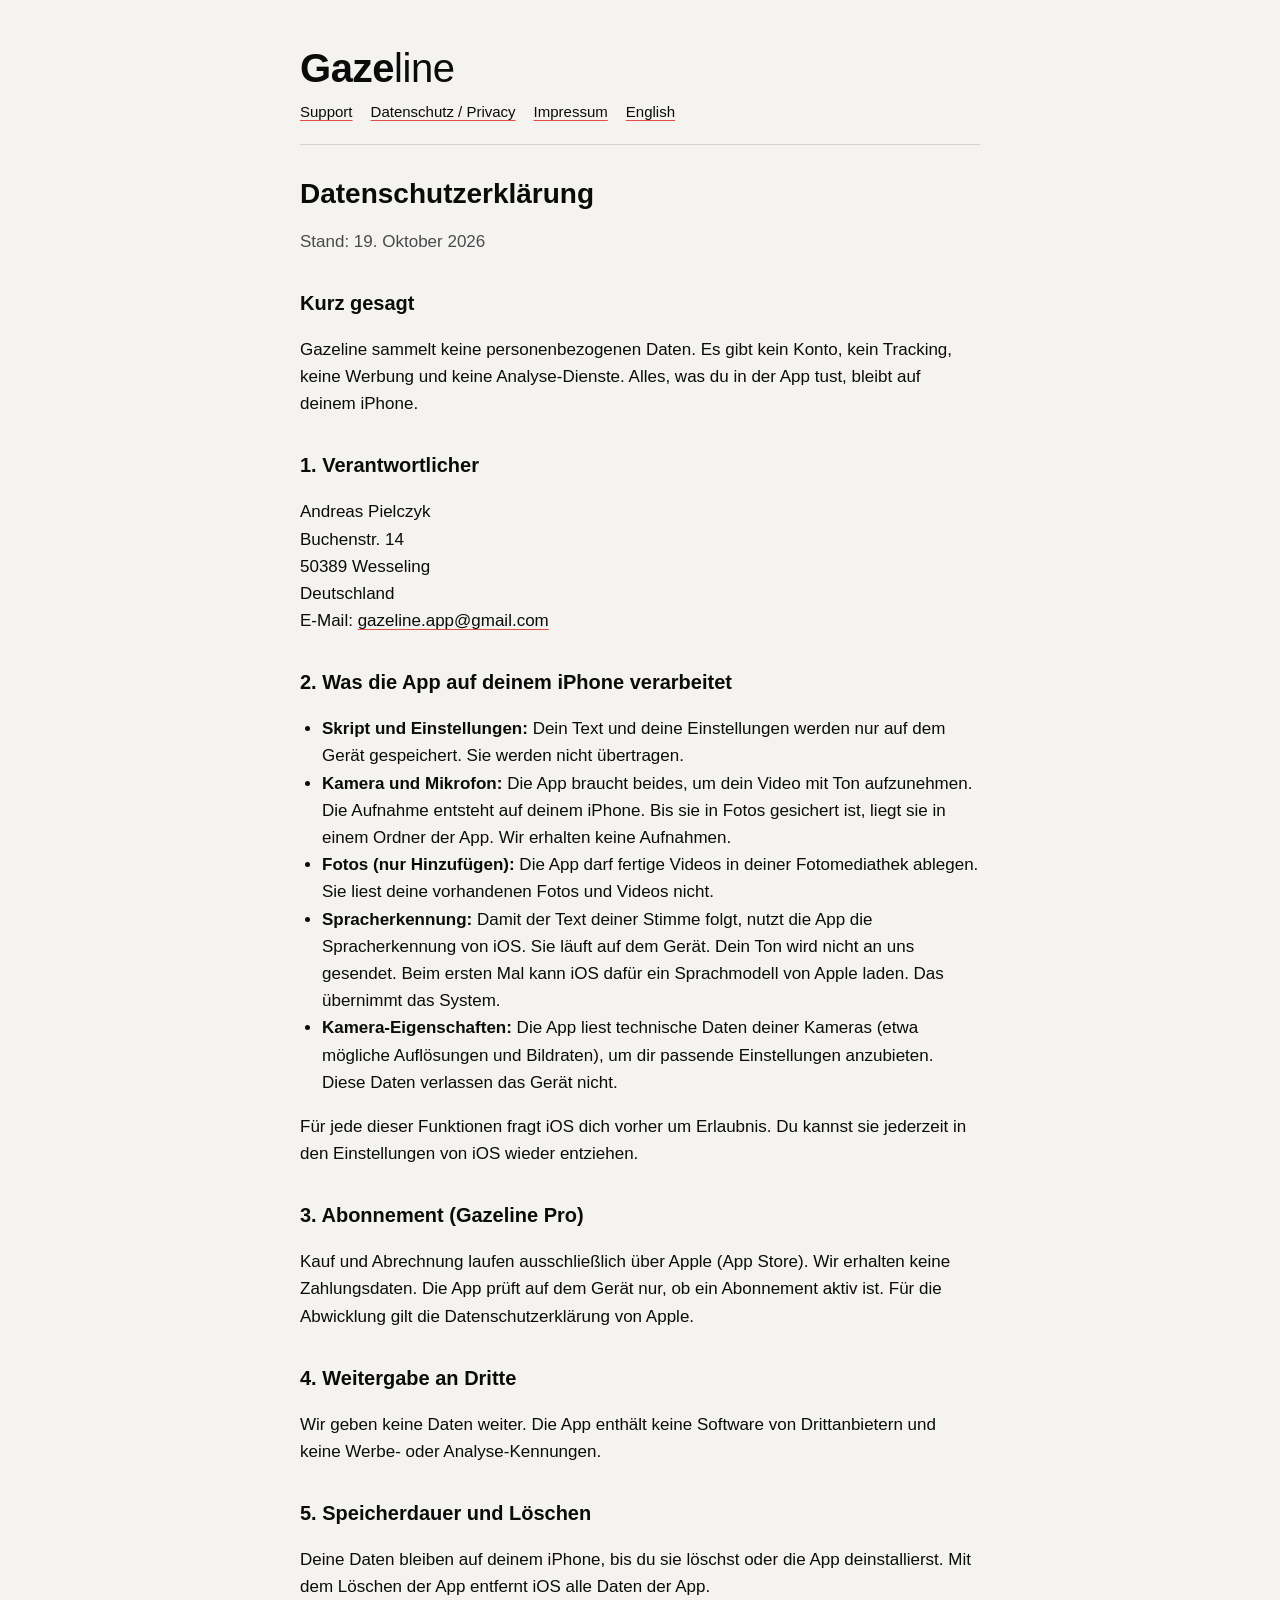
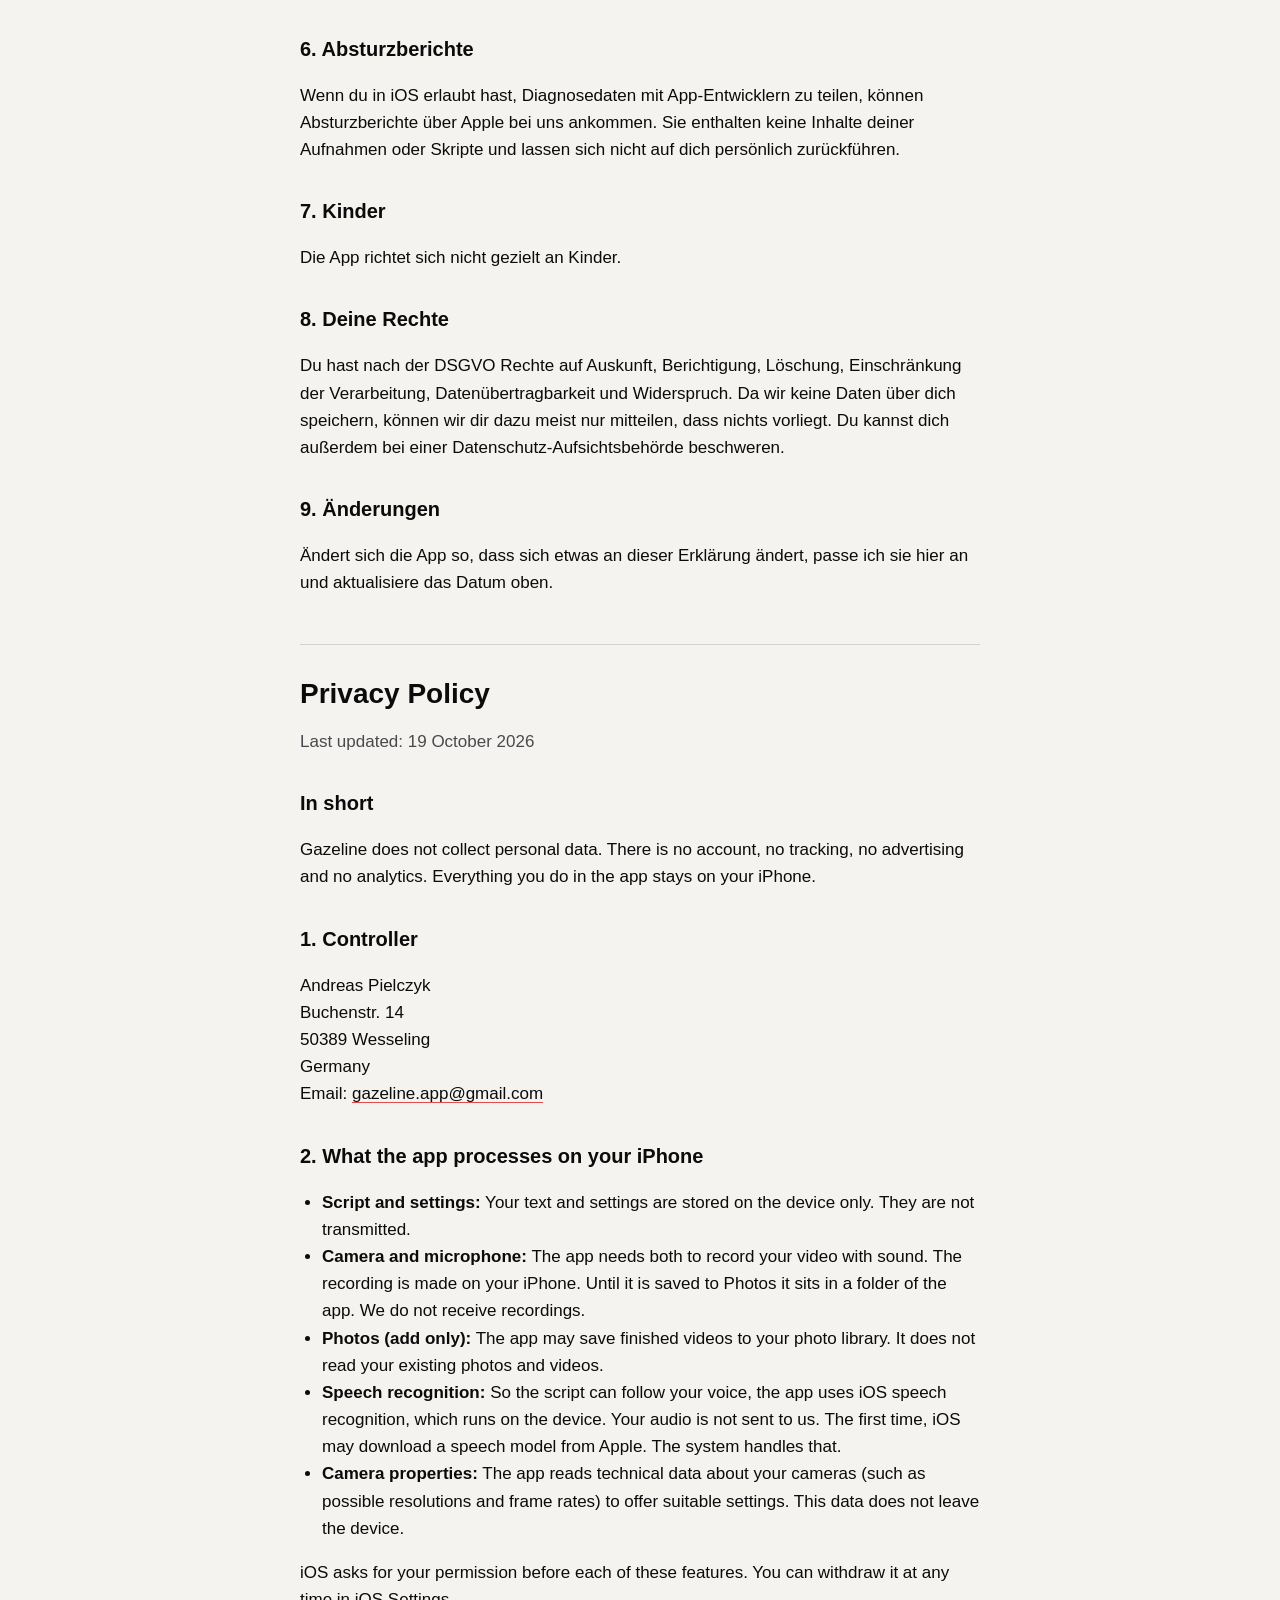
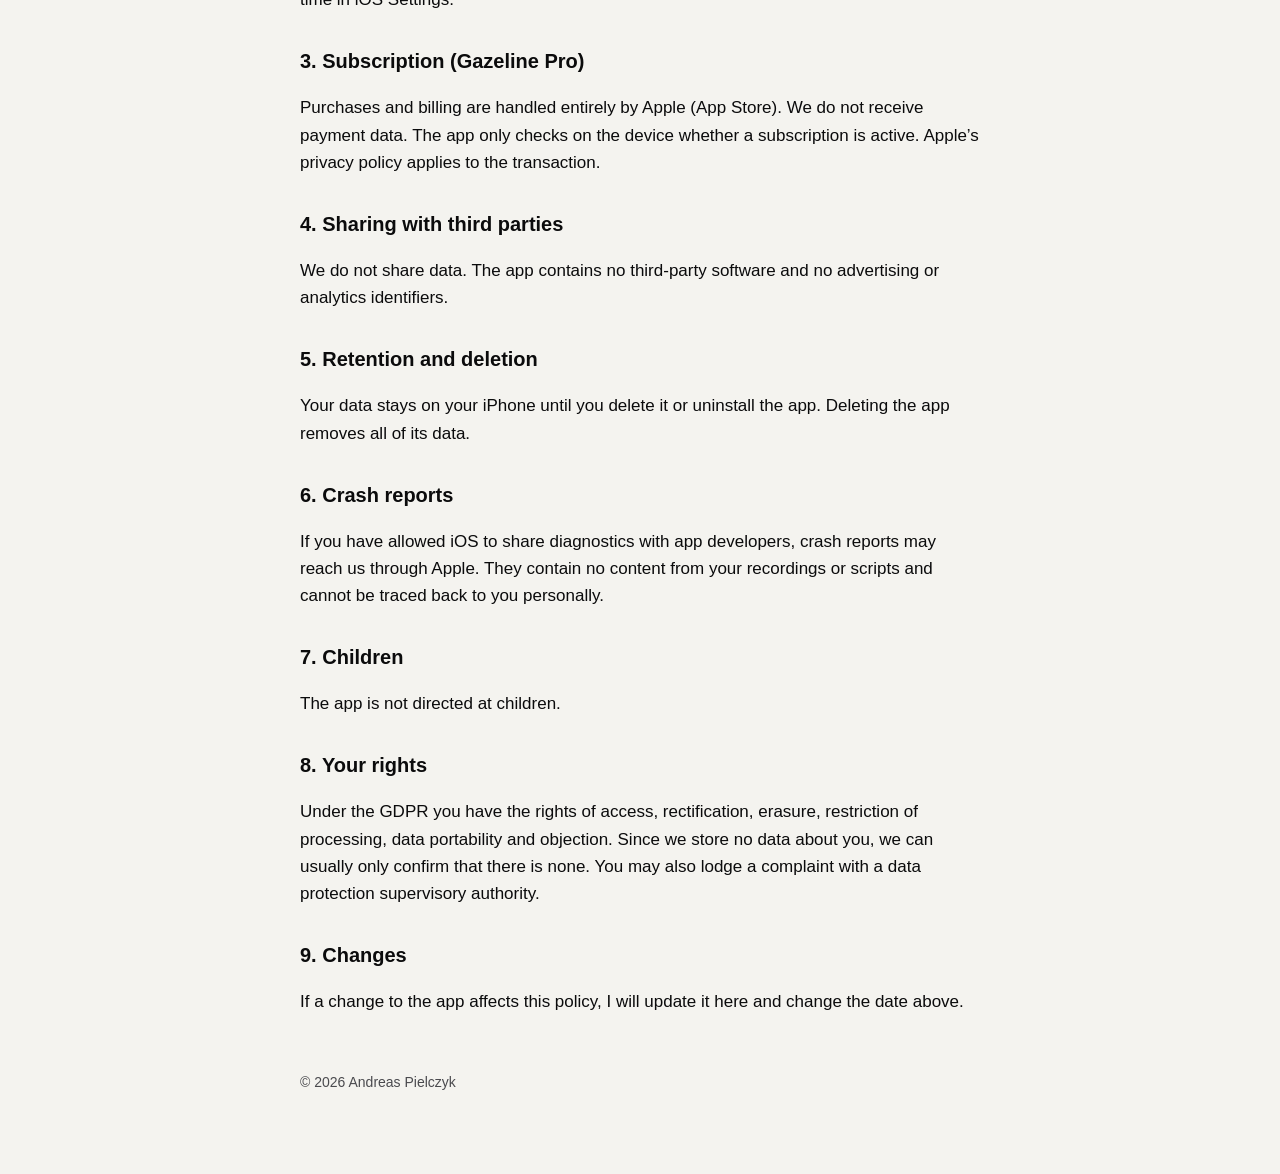
==== datenschutz.html @ de1c4417 "Add files via upload" ====
<!doctype html>
<html lang="de">
<head>
<meta charset="utf-8">
<meta name="viewport" content="width=device-width, initial-scale=1">
<title>Gazeline – Datenschutz / Privacy</title>
<link rel="stylesheet" href="style.css">
</head>
<body>
<main>
  <p class="mark"><b>Gaze</b><span>line</span></p>
  <nav>
    <a href="index.html">Support</a>
    <a href="datenschutz.html">Datenschutz / Privacy</a>
    <a href="impressum.html">Impressum</a>
    <a href="#english">English</a>
  </nav>

  <h1>Datenschutzerklärung</h1>
  <p class="muted">Stand: 19. Oktober 2026</p>

  <h2>Kurz gesagt</h2>
  <p>Gazeline sammelt keine personenbezogenen Daten. Es gibt kein Konto, kein Tracking, keine Werbung und keine Analyse-Dienste. Alles, was du in der App tust, bleibt auf deinem iPhone.</p>

  <h2>1. Verantwortlicher</h2>
  <p>Andreas Pielczyk<br>Buchenstr. 14<br>50389 Wesseling<br>Deutschland<br>E-Mail: <a href="mailto:gazeline.app@gmail.com">gazeline.app@gmail.com</a></p>

  <h2>2. Was die App auf deinem iPhone verarbeitet</h2>
  <ul>
    <li><strong>Skript und Einstellungen:</strong> Dein Text und deine Einstellungen werden nur auf dem Gerät gespeichert. Sie werden nicht übertragen.</li>
    <li><strong>Kamera und Mikrofon:</strong> Die App braucht beides, um dein Video mit Ton aufzunehmen. Die Aufnahme entsteht auf deinem iPhone. Bis sie in Fotos gesichert ist, liegt sie in einem Ordner der App. Wir erhalten keine Aufnahmen.</li>
    <li><strong>Fotos (nur Hinzufügen):</strong> Die App darf fertige Videos in deiner Fotomediathek ablegen. Sie liest deine vorhandenen Fotos und Videos nicht.</li>
    <li><strong>Spracherkennung:</strong> Damit der Text deiner Stimme folgt, nutzt die App die Spracherkennung von iOS. Sie läuft auf dem Gerät. Dein Ton wird nicht an uns gesendet. Beim ersten Mal kann iOS dafür ein Sprachmodell von Apple laden. Das übernimmt das System.</li>
    <li><strong>Kamera-Eigenschaften:</strong> Die App liest technische Daten deiner Kameras (etwa mögliche Auflösungen und Bildraten), um dir passende Einstellungen anzubieten. Diese Daten verlassen das Gerät nicht.</li>
  </ul>
  <p>Für jede dieser Funktionen fragt iOS dich vorher um Erlaubnis. Du kannst sie jederzeit in den Einstellungen von iOS wieder entziehen.</p>

  <h2>3. Abonnement (Gazeline Pro)</h2>
  <p>Kauf und Abrechnung laufen ausschließlich über Apple (App Store). Wir erhalten keine Zahlungsdaten. Die App prüft auf dem Gerät nur, ob ein Abonnement aktiv ist. Für die Abwicklung gilt die Datenschutzerklärung von Apple.</p>

  <h2>4. Weitergabe an Dritte</h2>
  <p>Wir geben keine Daten weiter. Die App enthält keine Software von Drittanbietern und keine Werbe- oder Analyse-Kennungen.</p>

  <h2>5. Speicherdauer und Löschen</h2>
  <p>Deine Daten bleiben auf deinem iPhone, bis du sie löschst oder die App deinstallierst. Mit dem Löschen der App entfernt iOS alle Daten der App.</p>

  <h2>6. Absturzberichte</h2>
  <p>Wenn du in iOS erlaubt hast, Diagnosedaten mit App-Entwicklern zu teilen, können Absturzberichte über Apple bei uns ankommen. Sie enthalten keine Inhalte deiner Aufnahmen oder Skripte und lassen sich nicht auf dich persönlich zurückführen.</p>

  <h2>7. Kinder</h2>
  <p>Die App richtet sich nicht gezielt an Kinder.</p>

  <h2>8. Deine Rechte</h2>
  <p>Du hast nach der DSGVO Rechte auf Auskunft, Berichtigung, Löschung, Einschränkung der Verarbeitung, Datenübertragbarkeit und Widerspruch. Da wir keine Daten über dich speichern, können wir dir dazu meist nur mitteilen, dass nichts vorliegt. Du kannst dich außerdem bei einer Datenschutz-Aufsichtsbehörde beschweren.</p>

  <h2>9. Änderungen</h2>
  <p>Ändert sich die App so, dass sich etwas an dieser Erklärung ändert, passe ich sie hier an und aktualisiere das Datum oben.</p>

  <hr id="english">

  <h1 lang="en">Privacy Policy</h1>
  <p class="muted" lang="en">Last updated: 19 October 2026</p>

  <h2 lang="en">In short</h2>
  <p lang="en">Gazeline does not collect personal data. There is no account, no tracking, no advertising and no analytics. Everything you do in the app stays on your iPhone.</p>

  <h2 lang="en">1. Controller</h2>
  <p lang="en">Andreas Pielczyk<br>Buchenstr. 14<br>50389 Wesseling<br>Germany<br>Email: <a href="mailto:gazeline.app@gmail.com">gazeline.app@gmail.com</a></p>

  <h2 lang="en">2. What the app processes on your iPhone</h2>
  <ul lang="en">
    <li><strong>Script and settings:</strong> Your text and settings are stored on the device only. They are not transmitted.</li>
    <li><strong>Camera and microphone:</strong> The app needs both to record your video with sound. The recording is made on your iPhone. Until it is saved to Photos it sits in a folder of the app. We do not receive recordings.</li>
    <li><strong>Photos (add only):</strong> The app may save finished videos to your photo library. It does not read your existing photos and videos.</li>
    <li><strong>Speech recognition:</strong> So the script can follow your voice, the app uses iOS speech recognition, which runs on the device. Your audio is not sent to us. The first time, iOS may download a speech model from Apple. The system handles that.</li>
    <li><strong>Camera properties:</strong> The app reads technical data about your cameras (such as possible resolutions and frame rates) to offer suitable settings. This data does not leave the device.</li>
  </ul>
  <p lang="en">iOS asks for your permission before each of these features. You can withdraw it at any time in iOS Settings.</p>

  <h2 lang="en">3. Subscription (Gazeline Pro)</h2>
  <p lang="en">Purchases and billing are handled entirely by Apple (App Store). We do not receive payment data. The app only checks on the device whether a subscription is active. Apple’s privacy policy applies to the transaction.</p>

  <h2 lang="en">4. Sharing with third parties</h2>
  <p lang="en">We do not share data. The app contains no third-party software and no advertising or analytics identifiers.</p>

  <h2 lang="en">5. Retention and deletion</h2>
  <p lang="en">Your data stays on your iPhone until you delete it or uninstall the app. Deleting the app removes all of its data.</p>

  <h2 lang="en">6. Crash reports</h2>
  <p lang="en">If you have allowed iOS to share diagnostics with app developers, crash reports may reach us through Apple. They contain no content from your recordings or scripts and cannot be traced back to you personally.</p>

  <h2 lang="en">7. Children</h2>
  <p lang="en">The app is not directed at children.</p>

  <h2 lang="en">8. Your rights</h2>
  <p lang="en">Under the GDPR you have the rights of access, rectification, erasure, restriction of processing, data portability and objection. Since we store no data about you, we can usually only confirm that there is none. You may also lodge a complaint with a data protection supervisory authority.</p>

  <h2 lang="en">9. Changes</h2>
  <p lang="en">If a change to the app affects this policy, I will update it here and change the date above.</p>

  <footer>© 2026 Andreas Pielczyk</footer>
</main>
</body>
</html>
---- style.css ----
:root { --bg:#f4f3ef; --ink:#0b0b0c; --muted:#4a4a4e; --line:rgba(11,11,12,.14); --accent:#e24b4a; }
@media (prefers-color-scheme: dark) { :root { --bg:#0b0b0c; --ink:#f4f3ef; --muted:#b4b4b8; --line:rgba(244,243,239,.18); } }
* { box-sizing: border-box; }
body { margin:0; background:var(--bg); color:var(--ink); font:17px/1.6 -apple-system, BlinkMacSystemFont, "Segoe UI", Roboto, "Helvetica Neue", Arial, sans-serif; }
main { max-width: 720px; margin: 0 auto; padding: 48px 20px 80px; }
.mark { font-size: 40px; line-height: 1; letter-spacing: -0.01em; margin: 0 0 8px; }
.mark b { font-weight: 800; } .mark span { font-weight: 400; }
h1 { font-size: 28px; line-height: 1.2; margin: 32px 0 8px; }
h2 { font-size: 20px; margin: 32px 0 6px; }
p, li { color: var(--ink); } .muted { color: var(--muted); }
ul { padding-left: 22px; }
a { color: inherit; text-decoration-color: var(--accent); text-underline-offset: 3px; }
nav { display:flex; flex-wrap:wrap; gap: 6px 18px; margin: 12px 0 0; padding: 0 0 20px; border-bottom: 1px solid var(--line); font-size: 15px; }
hr { border: 0; border-top: 1px solid var(--line); margin: 48px 0 32px; }
footer { margin-top: 56px; font-size: 14px; color: var(--muted); }
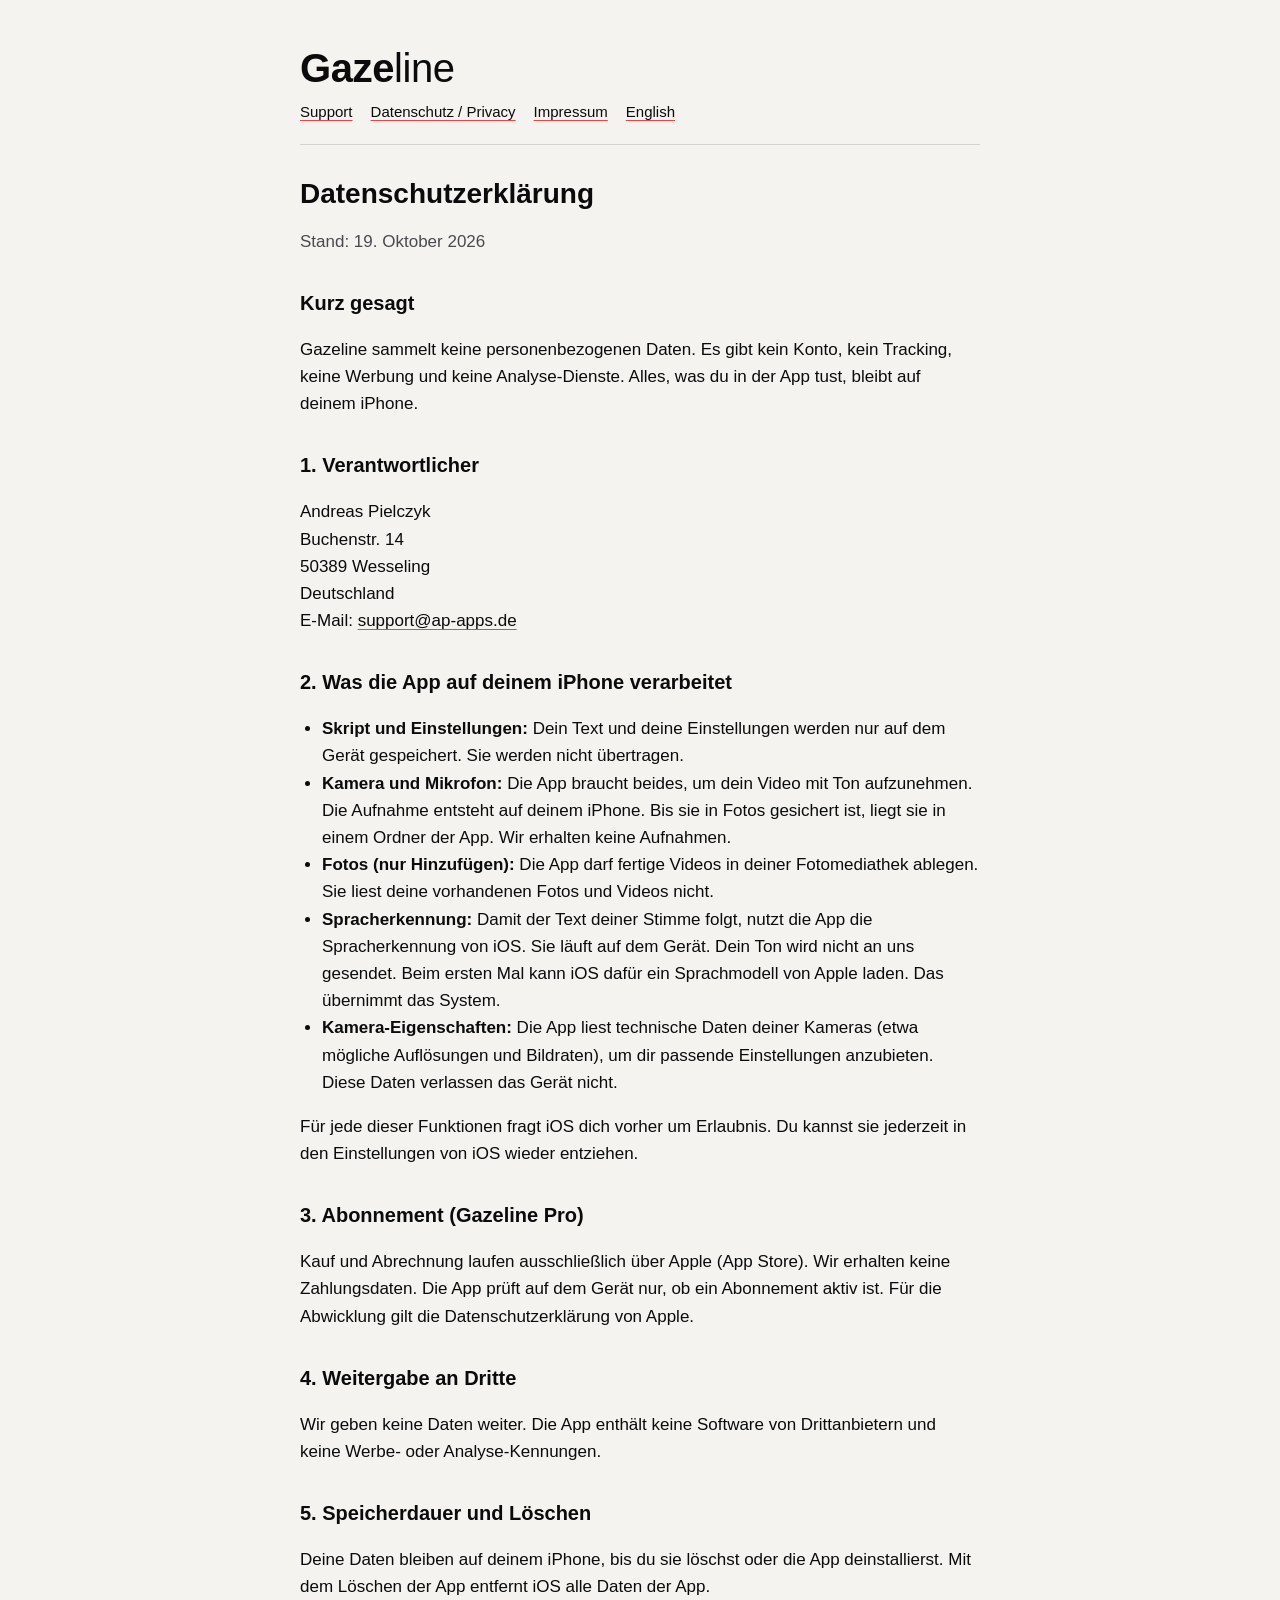
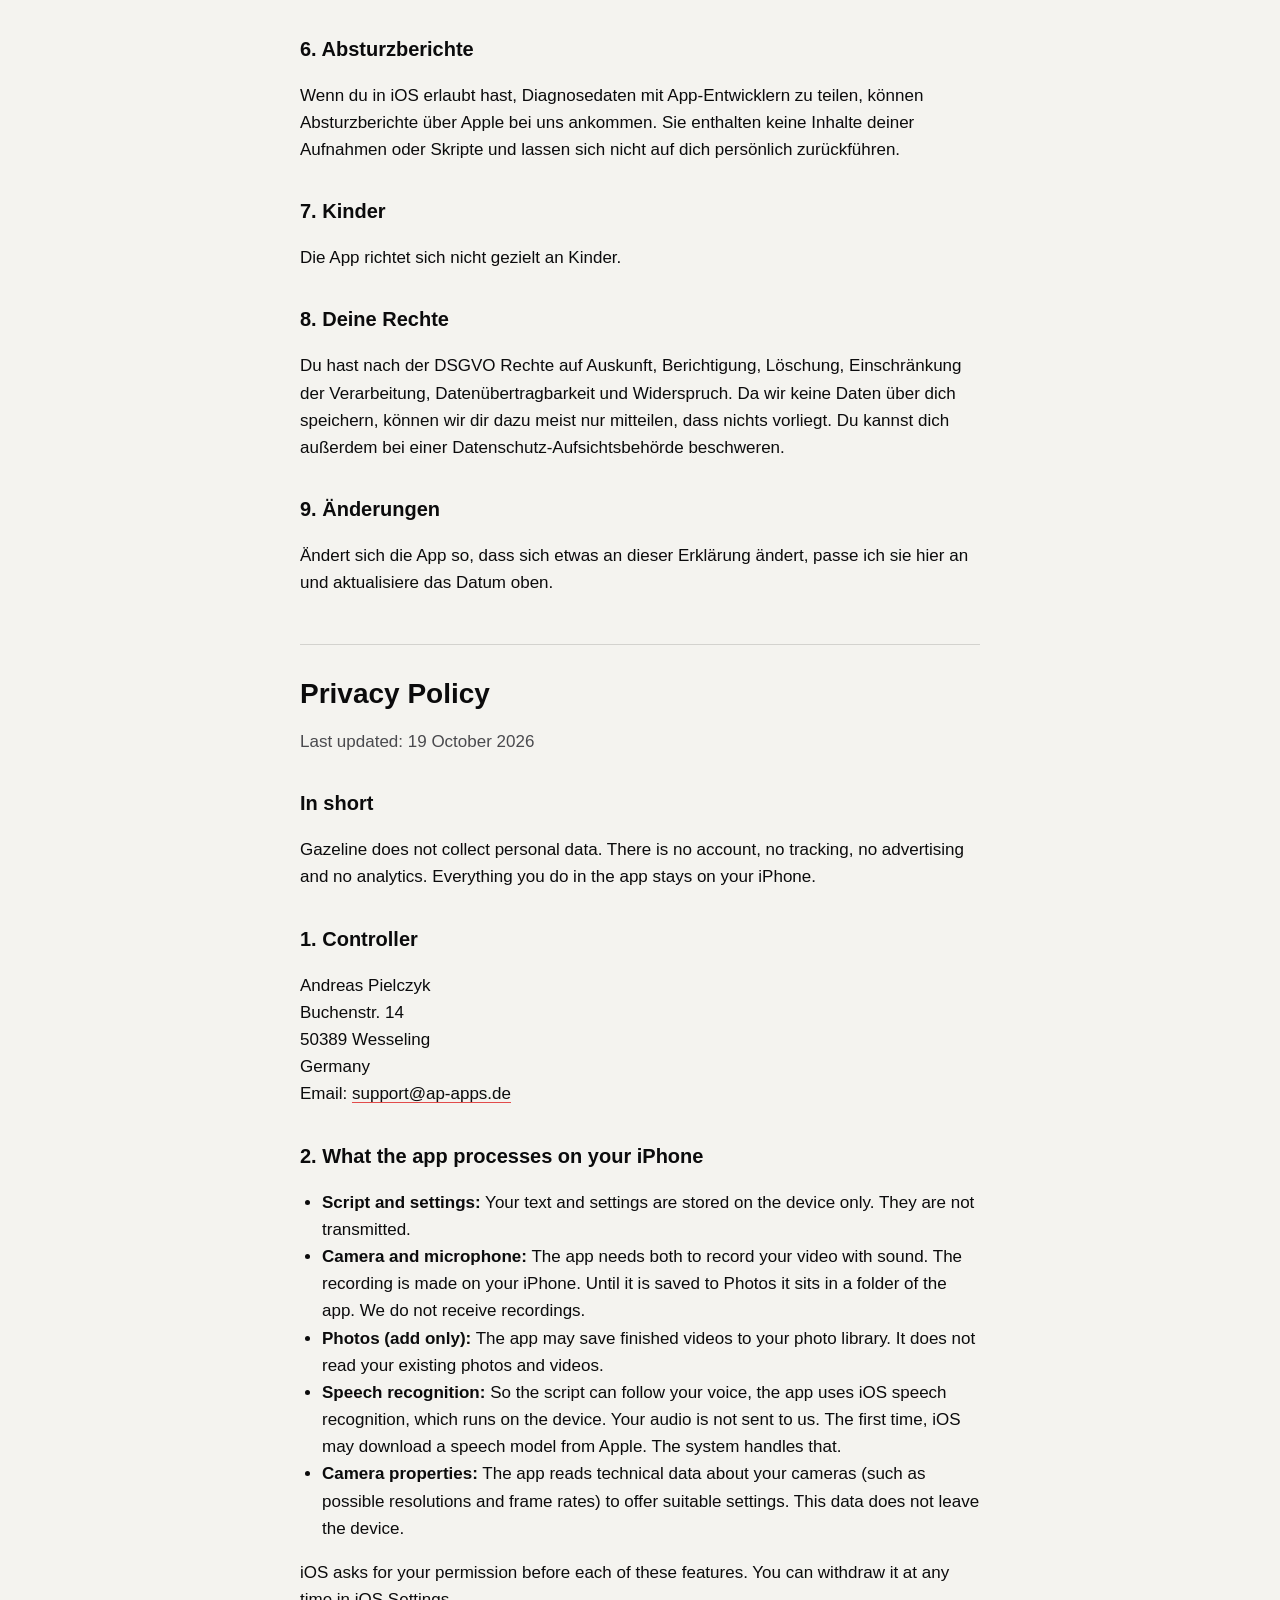
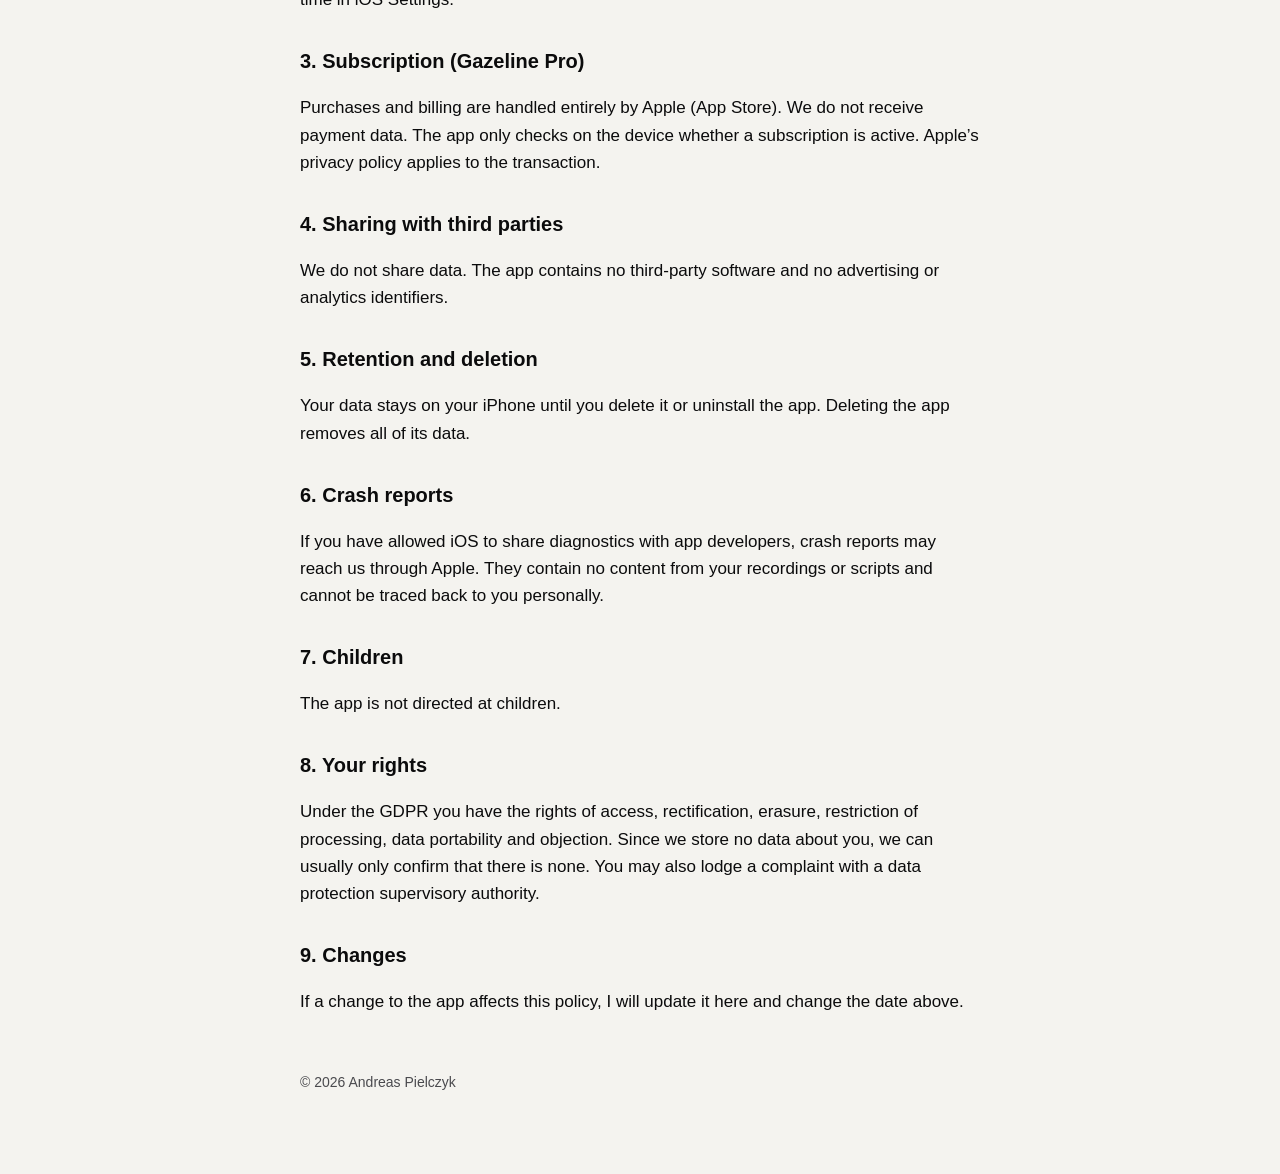
==== commit 2151b2be: "Update datenschutz.html" ====
--- a/datenschutz.html
+++ b/datenschutz.html
@@ -23,7 +23,7 @@
   <p>Gazeline sammelt keine personenbezogenen Daten. Es gibt kein Konto, kein Tracking, keine Werbung und keine Analyse-Dienste. Alles, was du in der App tust, bleibt auf deinem iPhone.</p>
 
   <h2>1. Verantwortlicher</h2>
-  <p>Andreas Pielczyk<br>Buchenstr. 14<br>50389 Wesseling<br>Deutschland<br>E-Mail: <a href="mailto:gazeline.app@gmail.com">gazeline.app@gmail.com</a></p>
+  <p>Andreas Pielczyk<br>Buchenstr. 14<br>50389 Wesseling<br>Deutschland<br>E-Mail: <a href="mailto:support@ap-apps.de">support@ap-apps.de</a></p>
 
   <h2>2. Was die App auf deinem iPhone verarbeitet</h2>
   <ul>
@@ -65,7 +65,7 @@
   <p lang="en">Gazeline does not collect personal data. There is no account, no tracking, no advertising and no analytics. Everything you do in the app stays on your iPhone.</p>
 
   <h2 lang="en">1. Controller</h2>
-  <p lang="en">Andreas Pielczyk<br>Buchenstr. 14<br>50389 Wesseling<br>Germany<br>Email: <a href="mailto:gazeline.app@gmail.com">gazeline.app@gmail.com</a></p>
+  <p lang="en">Andreas Pielczyk<br>Buchenstr. 14<br>50389 Wesseling<br>Germany<br>Email: <a href="mailto:support@ap-apps.de">support@ap-apps.de</a></p>
 
   <h2 lang="en">2. What the app processes on your iPhone</h2>
   <ul lang="en">
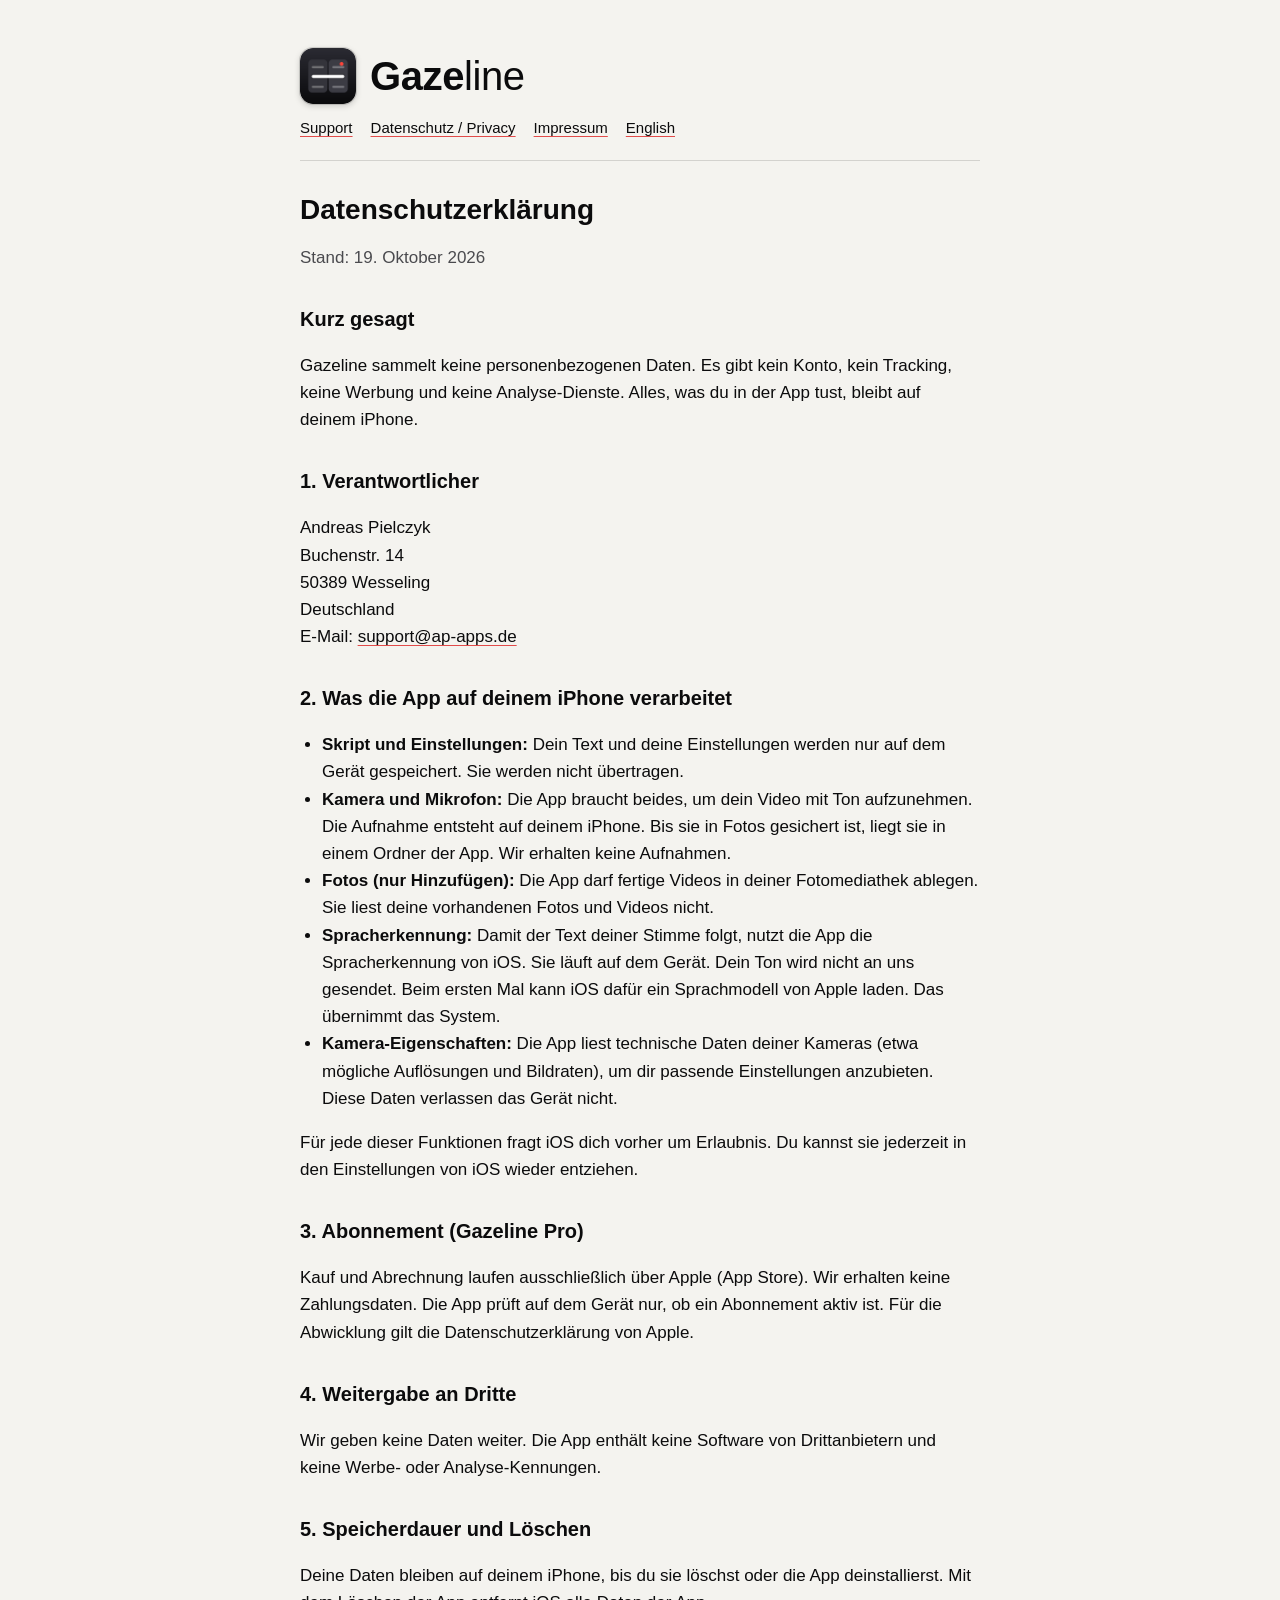
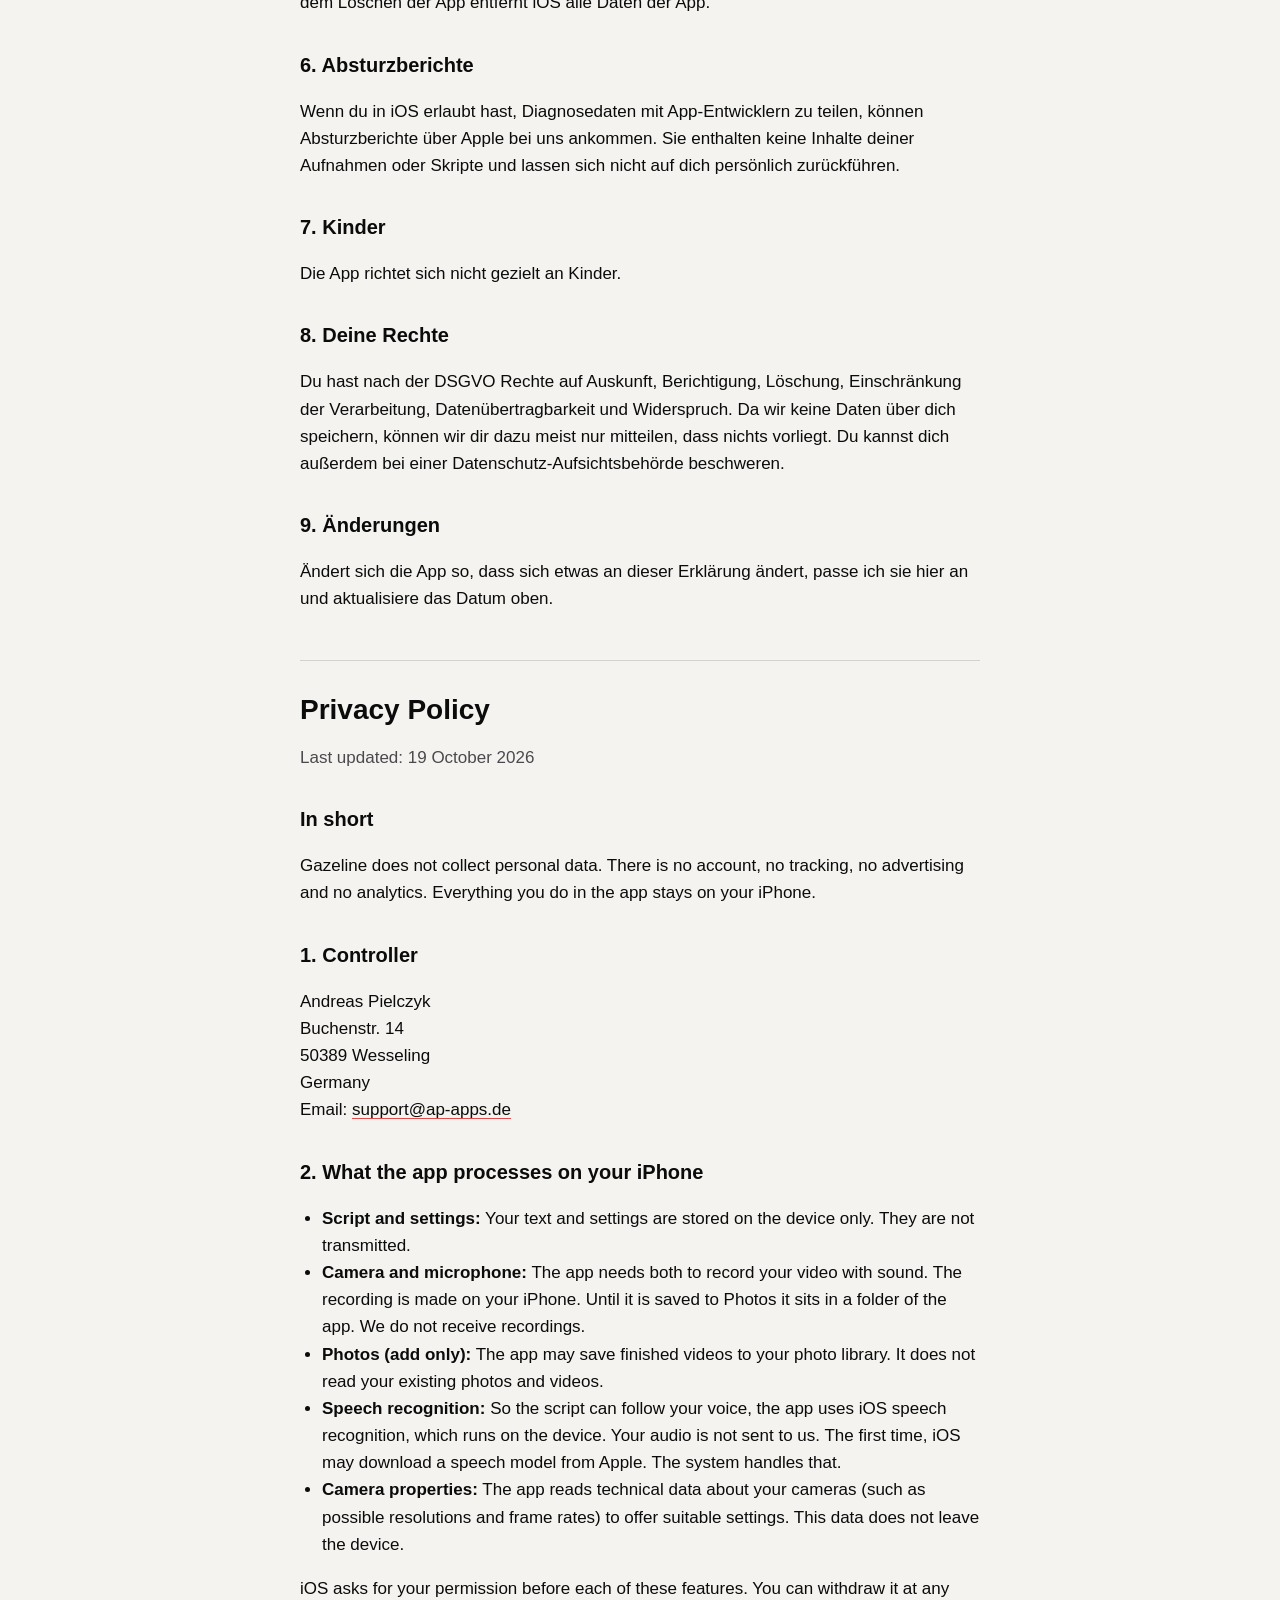
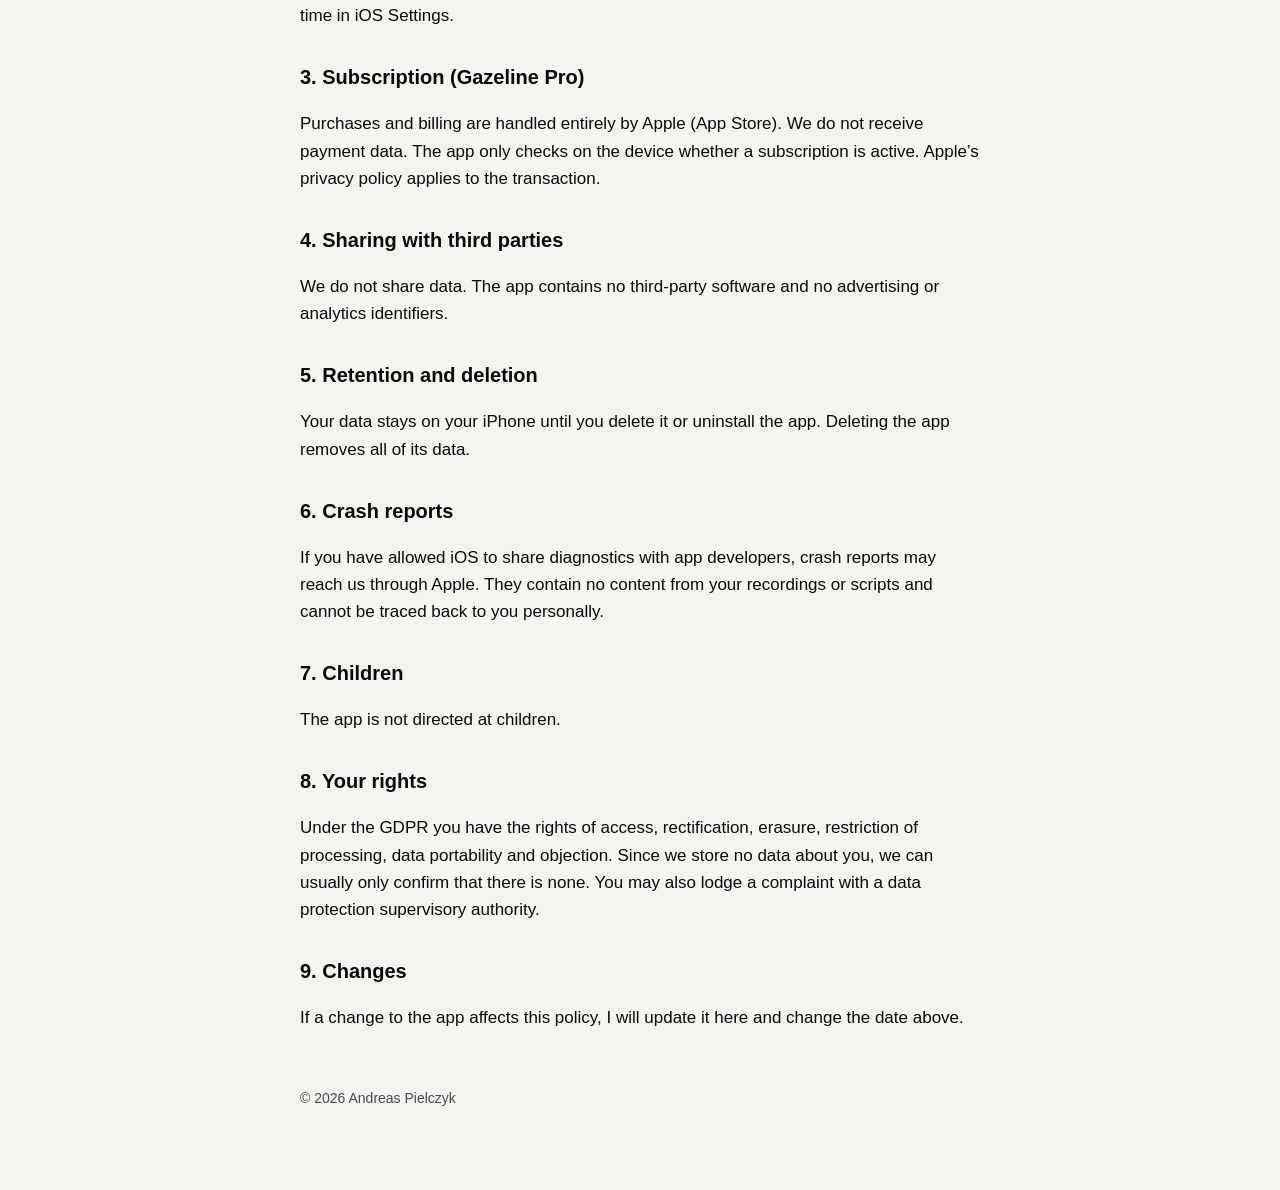
==== commit 89922efb: "Replace text with logo in datenschutz.html" ====
--- a/datenschutz.html
+++ b/datenschutz.html
@@ -8,7 +8,7 @@
 </head>
 <body>
 <main>
-  <p class="mark"><b>Gaze</b><span>line</span></p>
+     <p class="mark"><img src="logo.png" alt="" width="56" height="56"><span><b>Gaze</b>line</span></p>
   <nav>
     <a href="index.html">Support</a>
     <a href="datenschutz.html">Datenschutz / Privacy</a>
--- a/style.css
+++ b/style.css
@@ -13,3 +13,7 @@
 nav { display:flex; flex-wrap:wrap; gap: 6px 18px; margin: 12px 0 0; padding: 0 0 20px; border-bottom: 1px solid var(--line); font-size: 15px; }
 hr { border: 0; border-top: 1px solid var(--line); margin: 48px 0 32px; }
 footer { margin-top: 56px; font-size: 14px; color: var(--muted); }
+.mark { display:flex; align-items:center; gap:14px; }
+.mark img { width:56px; height:56px; border-radius:13px; box-shadow:0 0 0 1px var(--line), 0 2px 6px rgba(0,0,0,.18); }
+.langs { margin: 14px 0 0; font-size: 15px; color: var(--muted); }
+.langs a { margin-right: 14px; }
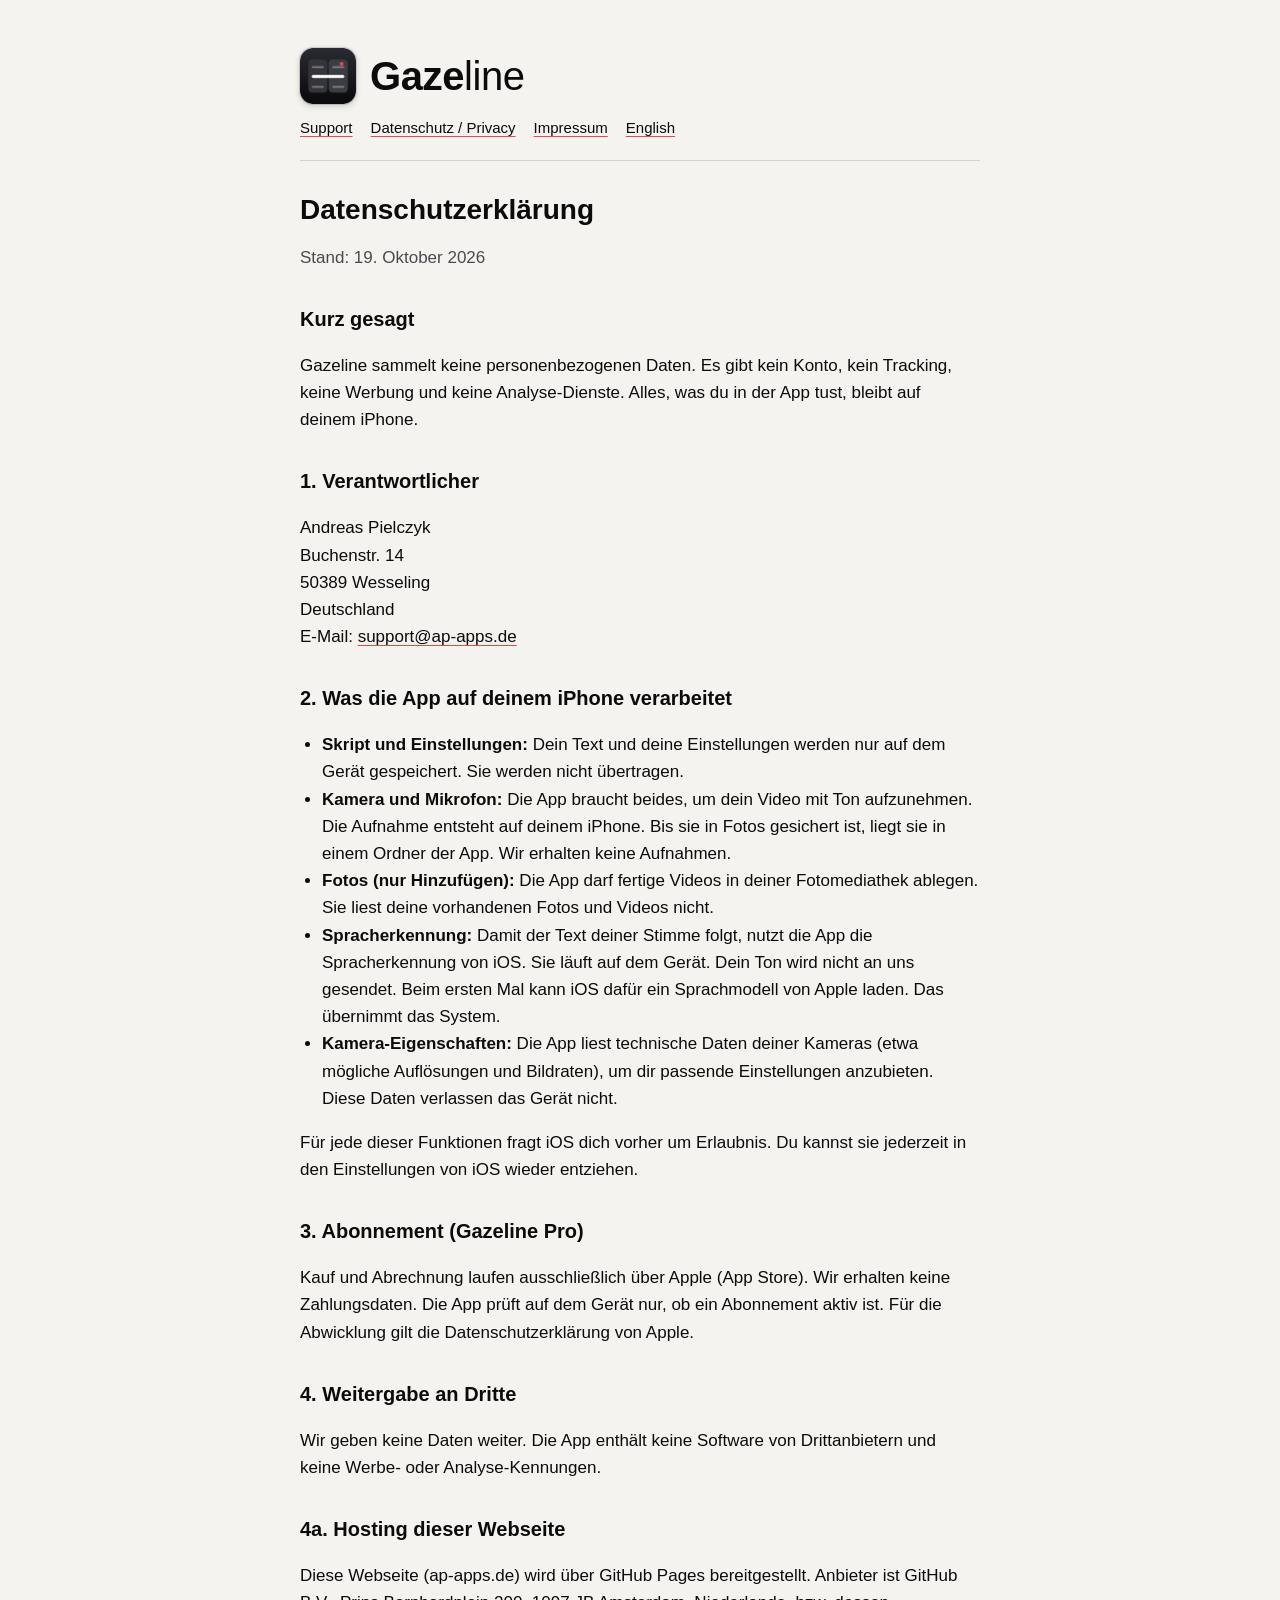
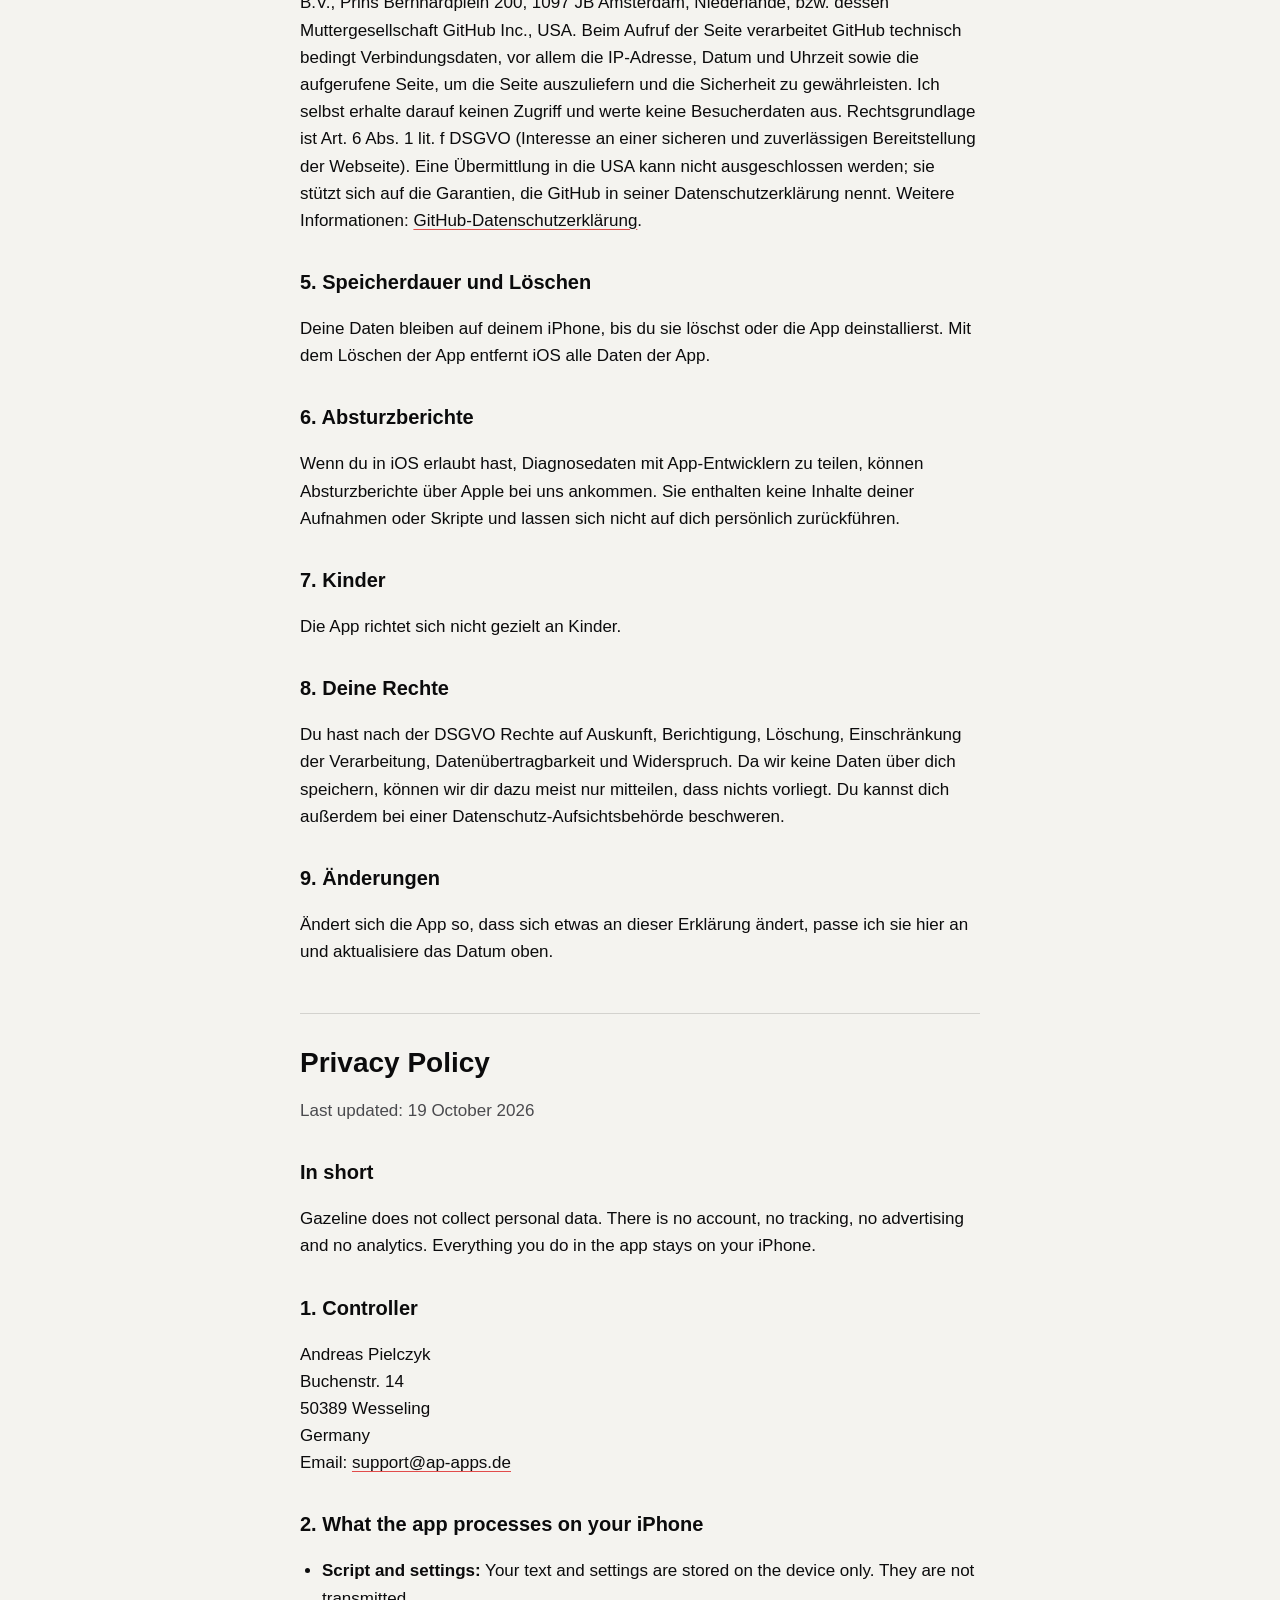
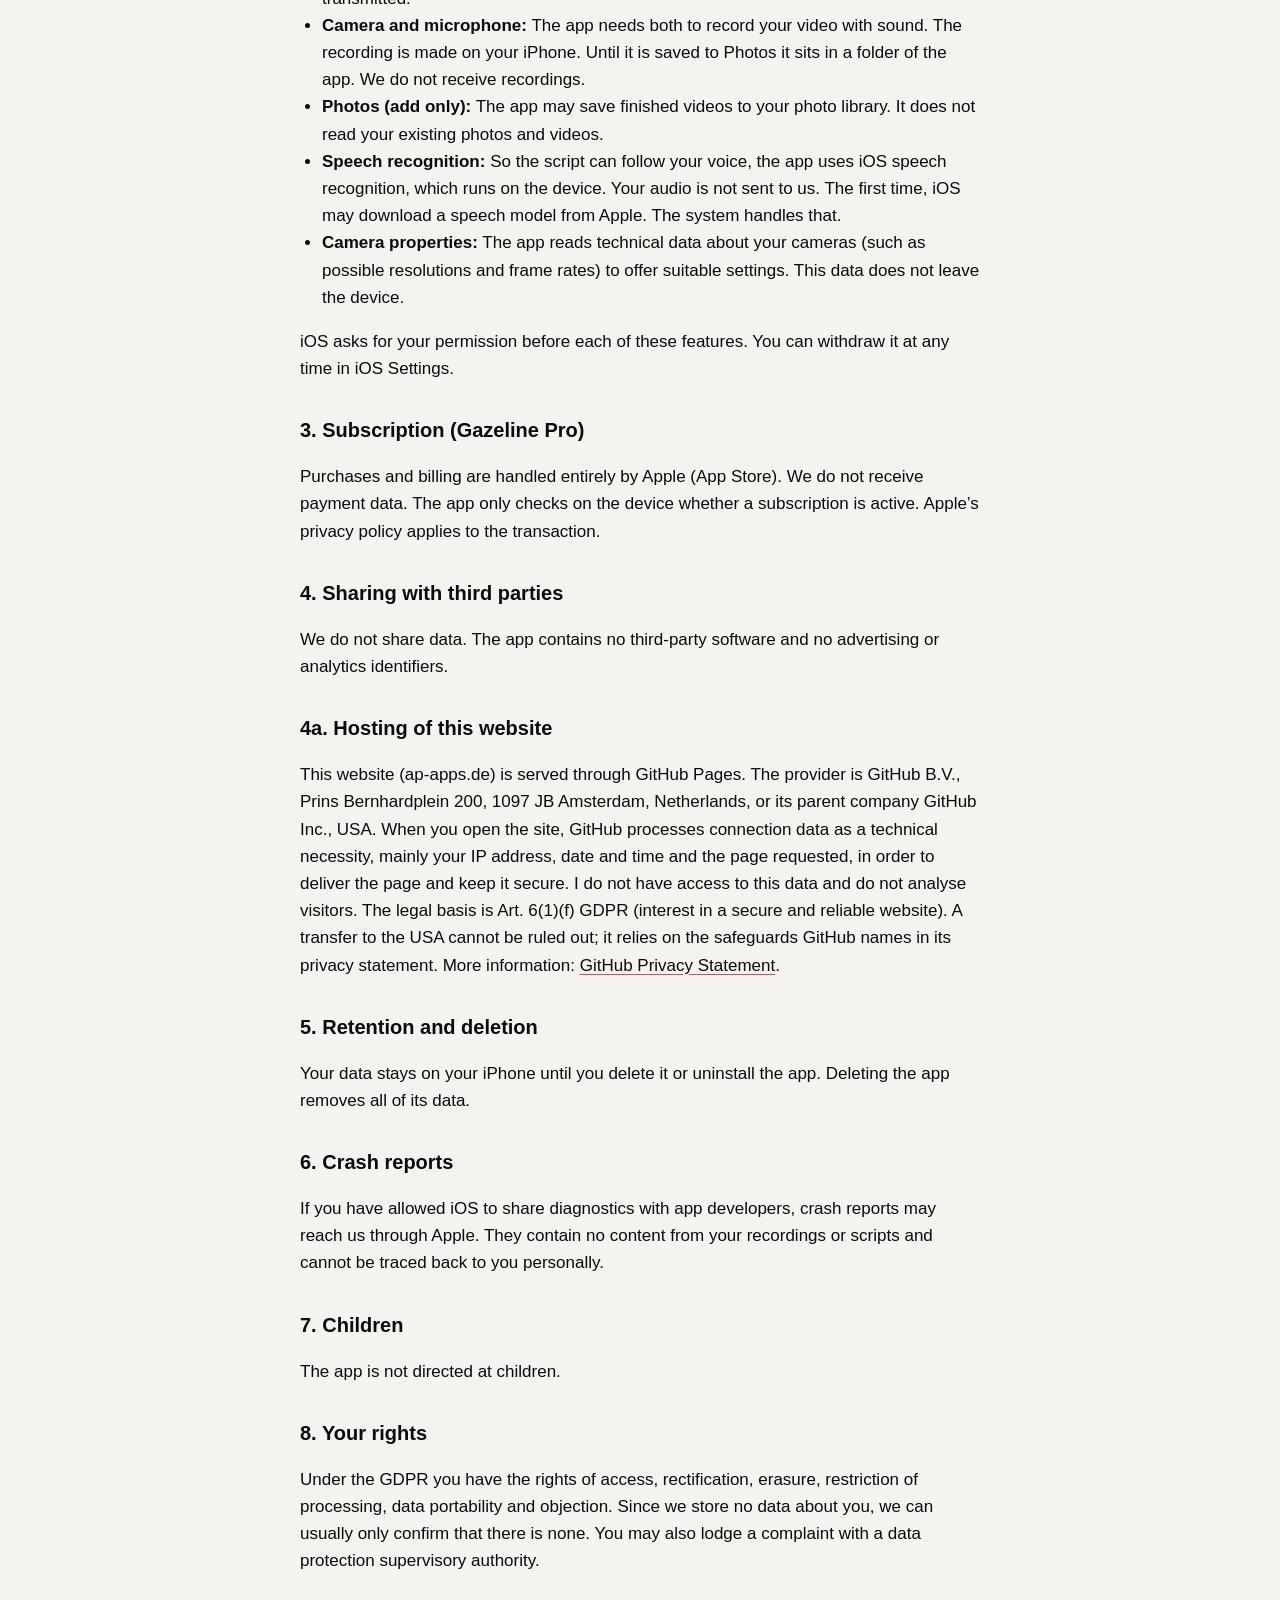
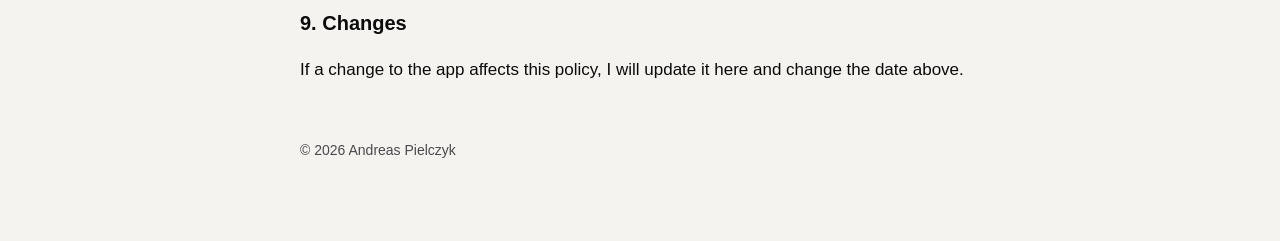
==== commit b3dc9f42: "Add hosting information for the website" ====
--- a/datenschutz.html
+++ b/datenschutz.html
@@ -4,6 +4,8 @@
 <meta charset="utf-8">
 <meta name="viewport" content="width=device-width, initial-scale=1">
 <title>Gazeline – Datenschutz / Privacy</title>
+<link rel="icon" type="image/png" sizes="32x32" href="favicon-32.png">
+<link rel="apple-touch-icon" href="apple-touch-icon.png">
 <link rel="stylesheet" href="style.css">
 </head>
 <body>
@@ -40,6 +42,9 @@
 
   <h2>4. Weitergabe an Dritte</h2>
   <p>Wir geben keine Daten weiter. Die App enthält keine Software von Drittanbietern und keine Werbe- oder Analyse-Kennungen.</p>
+
+  <h2>4a. Hosting dieser Webseite</h2>
+  <p>Diese Webseite (ap-apps.de) wird über GitHub Pages bereitgestellt. Anbieter ist GitHub B.V., Prins Bernhardplein 200, 1097 JB Amsterdam, Niederlande, bzw. dessen Muttergesellschaft GitHub Inc., USA. Beim Aufruf der Seite verarbeitet GitHub technisch bedingt Verbindungsdaten, vor allem die IP-Adresse, Datum und Uhrzeit sowie die aufgerufene Seite, um die Seite auszuliefern und die Sicherheit zu gewährleisten. Ich selbst erhalte darauf keinen Zugriff und werte keine Besucherdaten aus. Rechtsgrundlage ist Art. 6 Abs. 1 lit. f DSGVO (Interesse an einer sicheren und zuverlässigen Bereitstellung der Webseite). Eine Übermittlung in die USA kann nicht ausgeschlossen werden; sie stützt sich auf die Garantien, die GitHub in seiner Datenschutzerklärung nennt. Weitere Informationen: <a href="https://docs.github.com/de/site-policy/privacy-policies/github-general-privacy-statement">GitHub-Datenschutzerklärung</a>.</p>
 
   <h2>5. Speicherdauer und Löschen</h2>
   <p>Deine Daten bleiben auf deinem iPhone, bis du sie löschst oder die App deinstallierst. Mit dem Löschen der App entfernt iOS alle Daten der App.</p>
@@ -83,6 +88,9 @@
   <h2 lang="en">4. Sharing with third parties</h2>
   <p lang="en">We do not share data. The app contains no third-party software and no advertising or analytics identifiers.</p>
 
+  <h2 lang="en">4a. Hosting of this website</h2>
+  <p lang="en">This website (ap-apps.de) is served through GitHub Pages. The provider is GitHub B.V., Prins Bernhardplein 200, 1097 JB Amsterdam, Netherlands, or its parent company GitHub Inc., USA. When you open the site, GitHub processes connection data as a technical necessity, mainly your IP address, date and time and the page requested, in order to deliver the page and keep it secure. I do not have access to this data and do not analyse visitors. The legal basis is Art. 6(1)(f) GDPR (interest in a secure and reliable website). A transfer to the USA cannot be ruled out; it relies on the safeguards GitHub names in its privacy statement. More information: <a href="https://docs.github.com/en/site-policy/privacy-policies/github-general-privacy-statement">GitHub Privacy Statement</a>.</p>
+
   <h2 lang="en">5. Retention and deletion</h2>
   <p lang="en">Your data stays on your iPhone until you delete it or uninstall the app. Deleting the app removes all of its data.</p>
 
